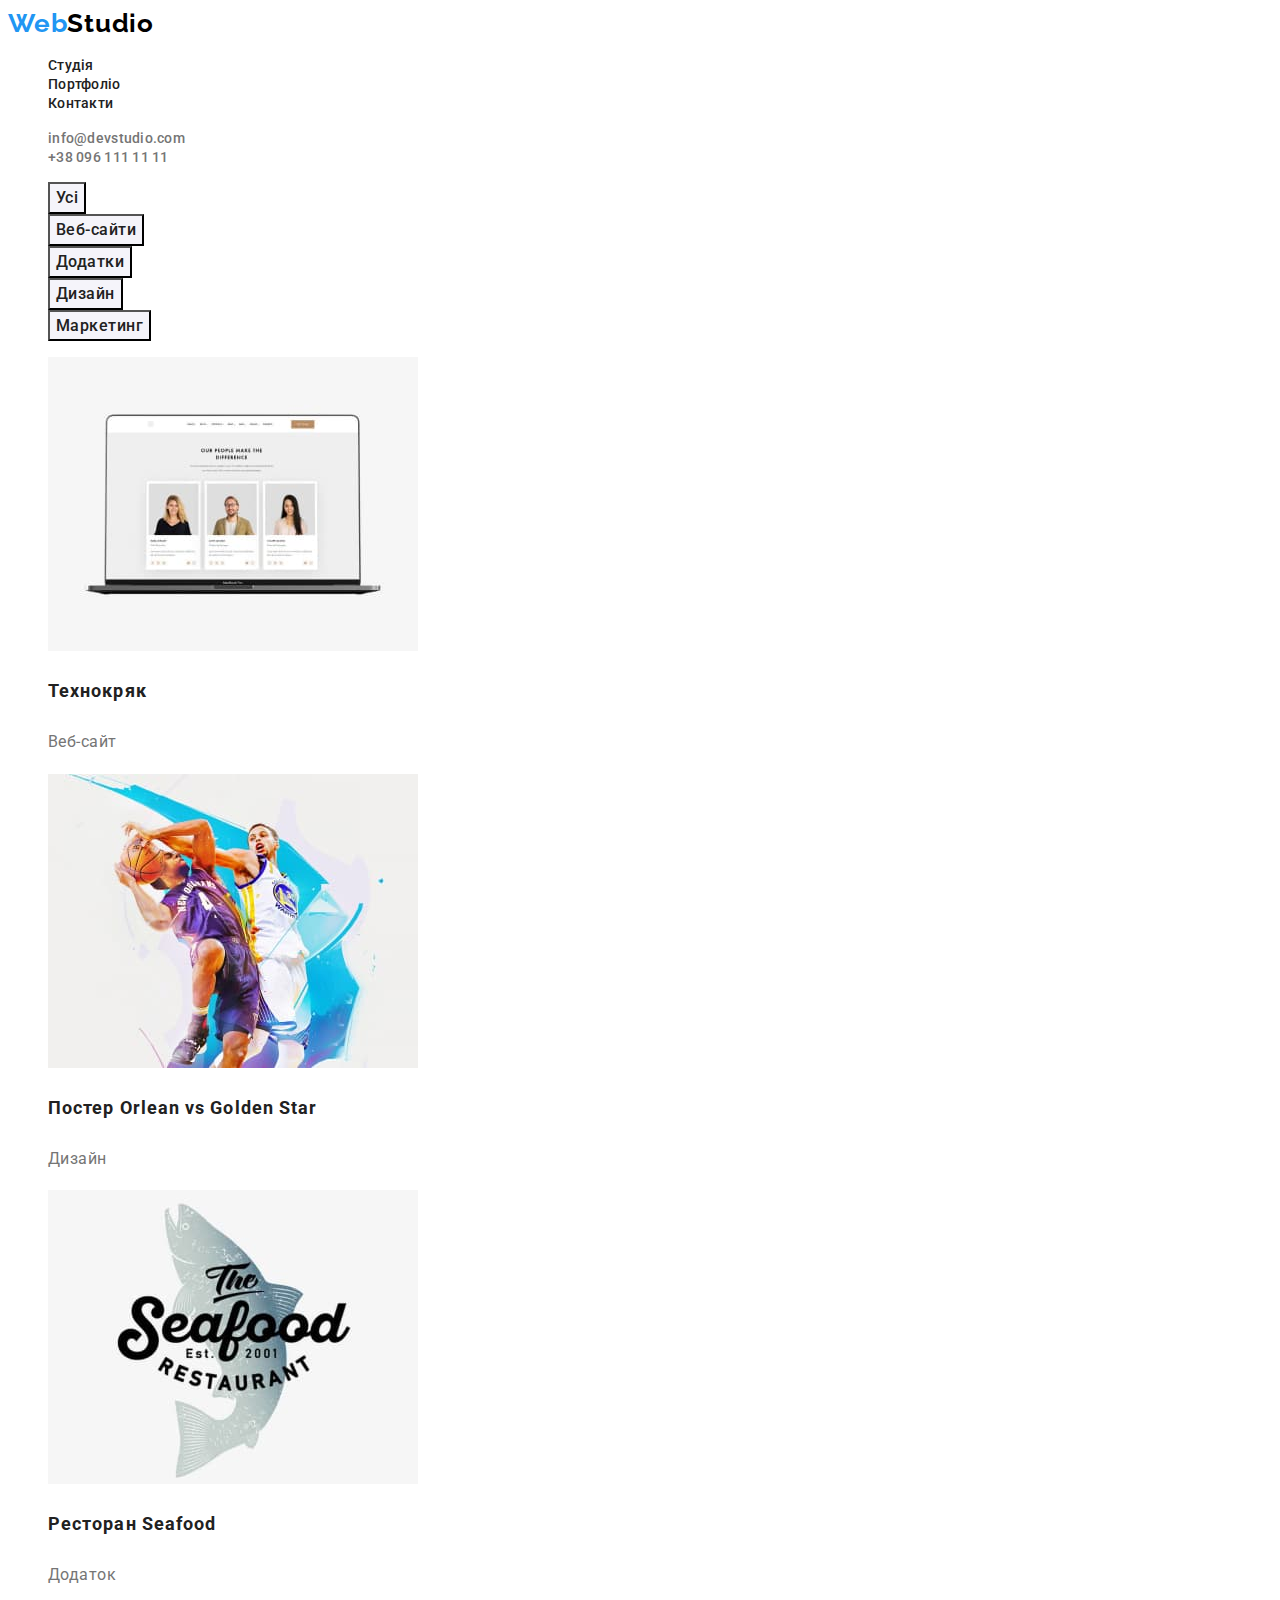
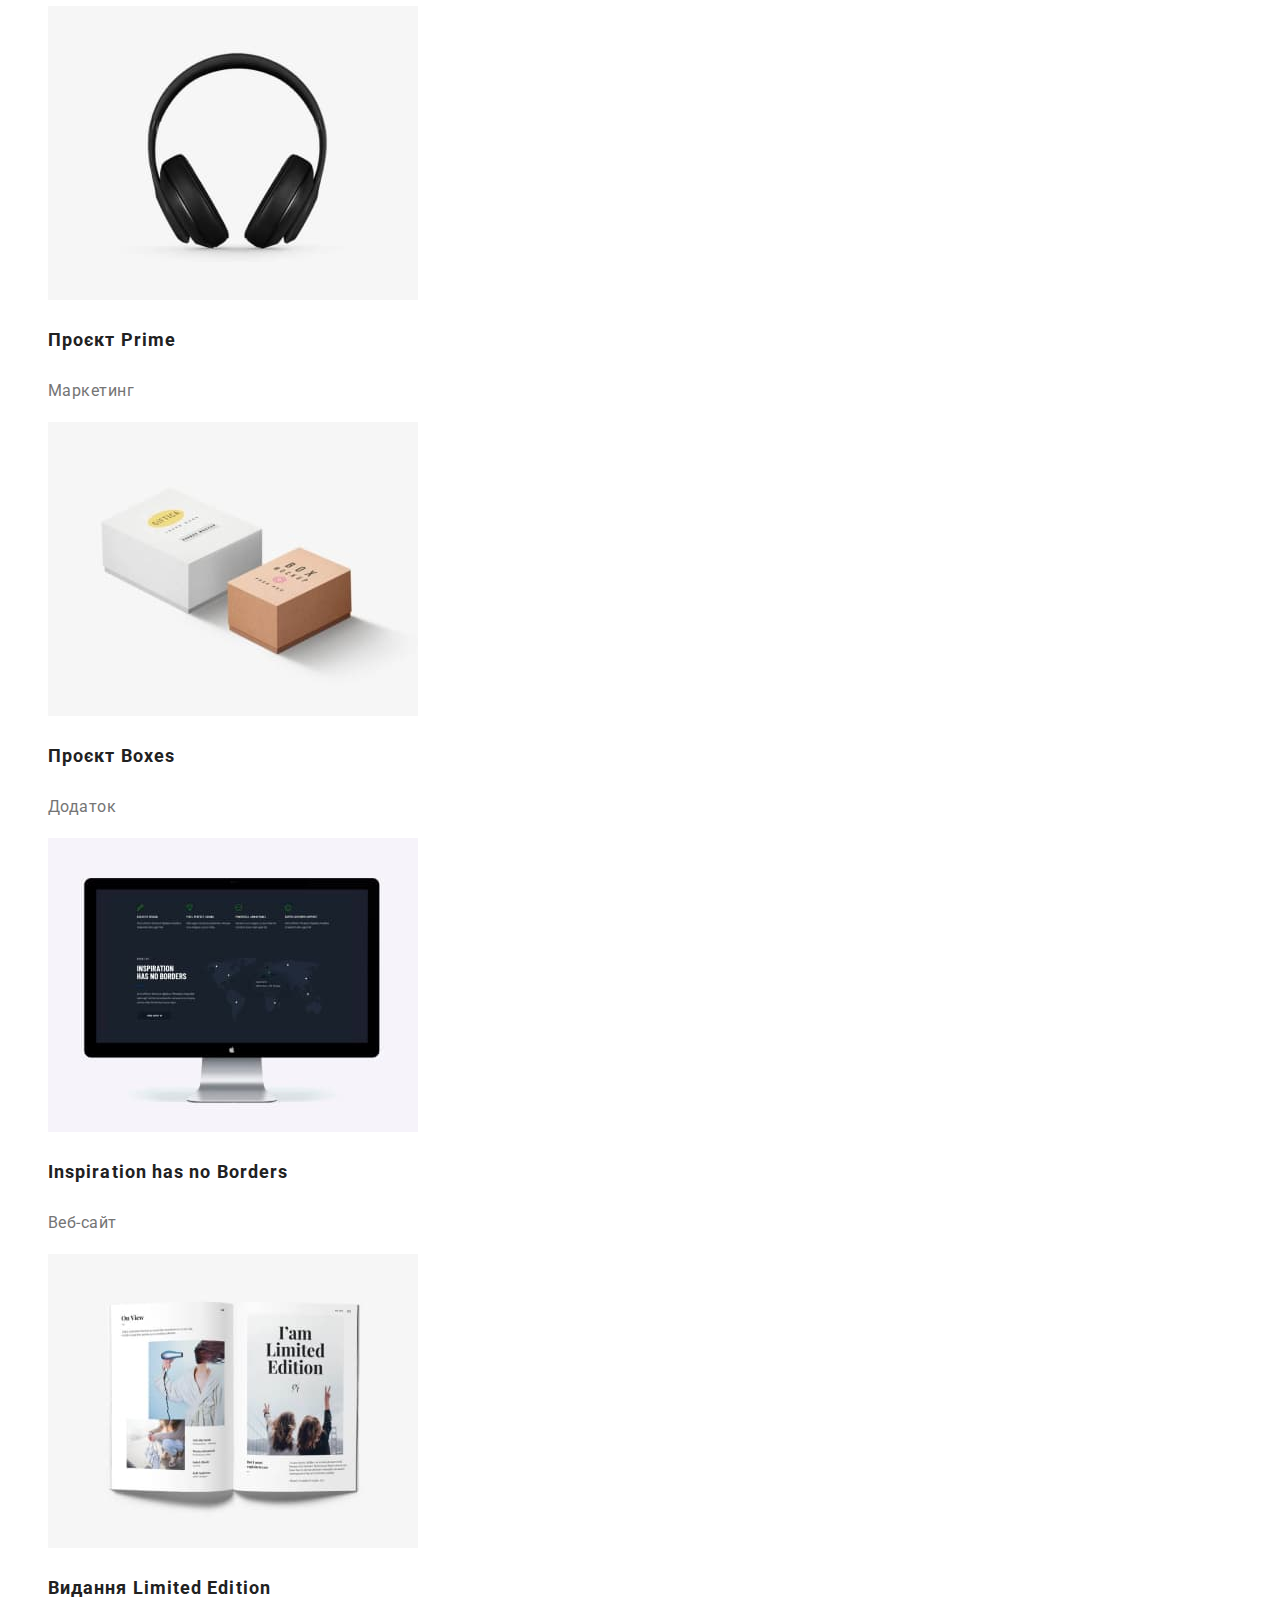
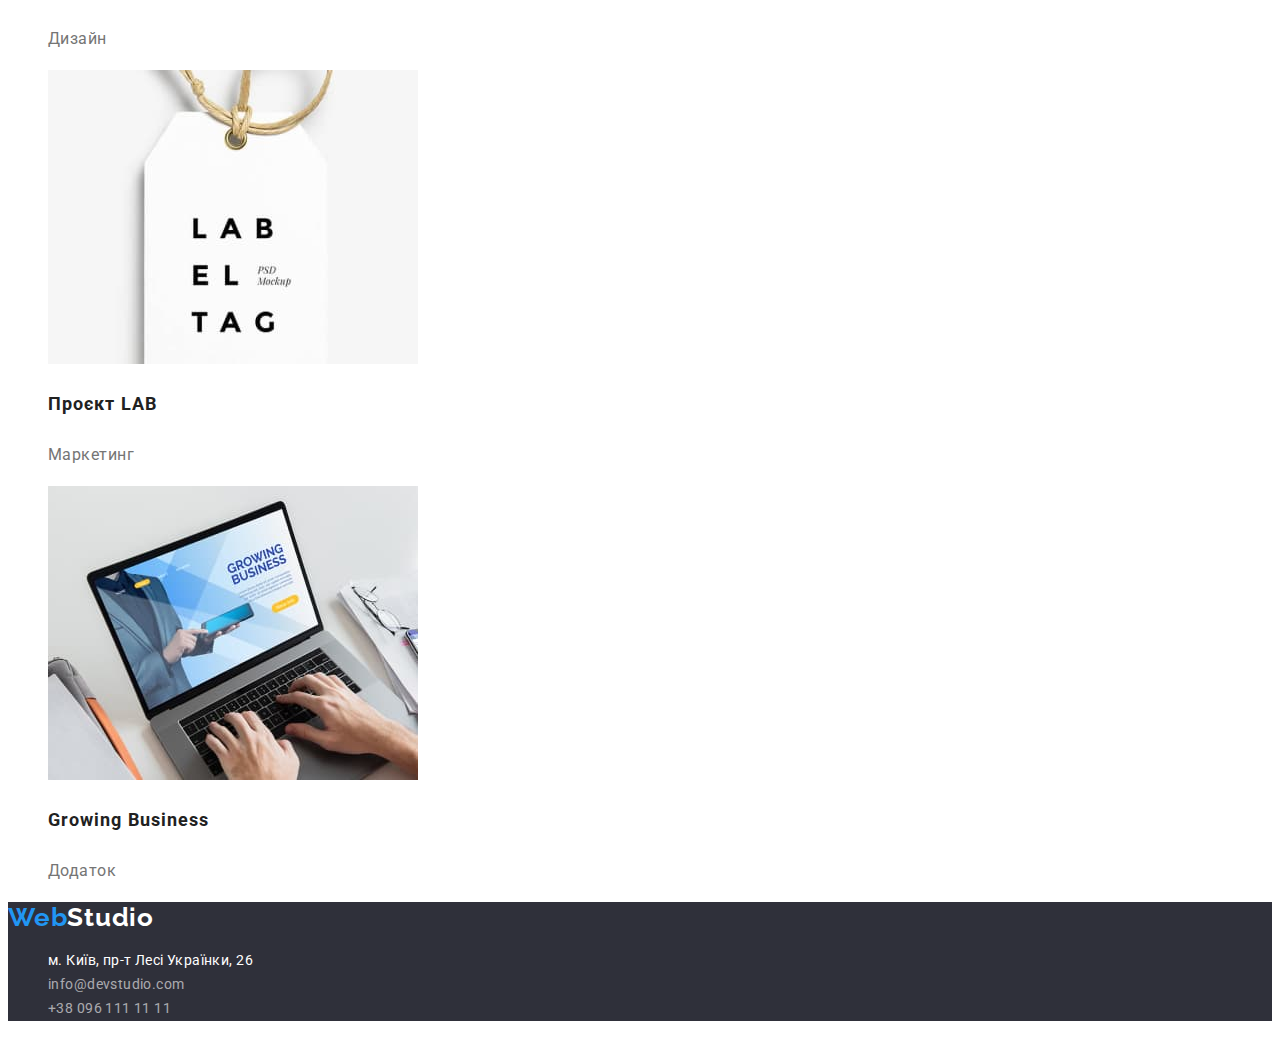
==== portfolio.html @ f66222df "copied the repository" ====
<!DOCTYPE html>
<html lang="uk">
<head>
    <meta charset="UTF-8">
    <meta http-equiv="X-UA-Compatible" content="IE=edge">
    <meta name="viewport" content="width=device-width, initial-scale=1.0">
    <title>Document</title>
    <link rel="preconnect" href="https://fonts.googleapis.com">
    <link rel="preconnect" href="https://fonts.gstatic.com" crossorigin>
    <link href="https://fonts.googleapis.com/css2?family=Raleway:wght@700&family=Roboto:wght@400;500;700;900&display=swap"
          rel="stylesheet">
    <link rel="stylesheet" href="./styles/styles.css">
</head>
<body>
    <header class="header">
        <nav>
            <a href="./index.html" lang="en" class="header-logo link">Web<span class="studio">Studio</span></a>
            <ul class="header-navigation list">
                <li class="header-navigation-item">
                    <a href="./index.html" class="header-text link">Студія</a>
                </li>
                <li class="header-navigation-item">
                    <a href="./portfolio.html" class="header-text link">Портфоліо</a>
                </li>
                <li class="header-navigation-item">
                    <a href="#" class="header-text link">Контакти</a>
                </li>
            </ul>
        </nav>
        <ul class="header-list list">
            <li class="header-item">
                <a class="header-mail link" href="mailto:info@devstudio.com" lang="en">info@devstudio.com</a>
            </li>
            <li class="header-item">
                <a class="header-tel link" href="tel:+380961111111">+38 096 111 11 11</a>
            </li>
        </ul>
    </header>
    <main>
        <section class="portfolio">
            <h2 class="visually-hidden">Портфоліо</h2>
            <ul class="portfolio-list list">
                <li class="portfolio-item">
                    <button type="button" class="portfolio-item-btn">Усі</button>
                </li>
                <li class="portfolio-item">
                    <button type="button" class="portfolio-item-btn">Веб-сайти</button>
                </li>
                <li class="portfolio-item">
                    <button type="button" class="portfolio-item-btn">Додатки</button>
                </li>
                <li class="portfolio-item">
                    <button type="button" class="portfolio-item-btn">Дизайн</button>
                </li>
                <li class="portfolio-item">
                    <button type="button" class="portfolio-item-btn">Маркетинг</button>
                </li>
            </ul>
            <ul class="examples-list list">
                <li class="examples-item">
                    <a href="" class="examples-top link">
                        <img src="./img/img01.jpg" alt="Ноутбук" width="370" height="294">
                        <h3 class="examples-top-text">Технокряк</h3>
                        <p class="examples-text">Веб-сайт</p>
                    </a>
                </li>
                <li class="examples-item">
                    <a href="" class="examples-top link">
                        <img src="./img/img02.jpg" alt="Баскетбол" width="370" height="294">
                        <h3 class="examples-top-text">Постер <span lang="en">Orlean vs Golden Star</span></h3>
                        <p class="examples-text">Дизайн</p>
                    </a>
                </li>
                <li class="examples-item">
                    <a href="" class="examples-top link">
                        <img src="./img/img03.jpg" alt="Ресторан" width="370" height="294">
                        <h3 class="examples-top-text">Ресторан <span lang="en">Seafood</span></h3>
                        <p class="examples-text">Додаток</p>
                    </a>
                </li>
                <li class="examples-item">
                    <a href="" class="examples-top link">
                        <img src="./img/img4.jpg" alt="Наушники" width="370" height="294">
                        <h3 class="examples-top-text">Проєкт <span lang="en">Prime</span></h3>
                        <p class="examples-text">Маркетинг</p>
                    </a> 
                </li>
                <li class="examples-item">
                    <a href="" class="examples-top link">
                        <img src="./img/img5.jpg" alt="Коробки" width="370" height="294">
                        <h3 class="examples-top-text">Проєкт <span lang="en">Boxes</span></h3>
                        <p class="examples-text">Додаток</p>
                    </a>
                </li>
                <li class="examples-item">
                    <a href="" class="examples-top link">
                        <img src="./img/img6.jpg" alt="Монітор" width="370" height="294">
                        <h3 lang="en" class="examples-top-text">Inspiration has no Borders</h3>
                        <p class="examples-text">Веб-сайт</p>
                    </a>
                </li>
                <li class="examples-item">
                    <a href="" class="examples-top link">
                        <img src="./img/img7.jpg" alt="Журнал" width="370" height="294">
                        <h3 class="examples-top-text">Видання <span lang="en">Limited Edition</span></h3>
                        <p class="examples-text">Дизайн</p>
                    </a>
                </li>
                <li class="examples-item">
                    <a href="" class="examples-top link">
                        <img src="./img/img8.jpg" alt="Бірка" width="370" height="294">
                        <h3 class="examples-top-text">Проєкт <span lang="en">LAB</span></h3>
                        <p class="examples-text">Маркетинг</p>
                    </a>
                </li>
                <li class="examples-item">
                    <a href="" class="examples-top link">
                        <img src="./img/img9.jpg" alt="Клавіатура" width="370" height="294">
                        <h3 lang="en" class="examples-top-text">Growing Business</h3>
                        <p class="examples-text">Додаток</p>
                    </a>
                </li>
            </ul>
        </section>
    </main>
    <footer>
        <a href="./index.html" lang="en" class="header-logo link">Web<span class="studio-footer">Studio</span></a>
        <address class="contacts">
            <ul class="contacts-list list">
                <li class="contacts-item">
                    <a class="contacts-address link" href="https://goo.gl/maps/B1BuaEcnpgb62k3GA" target="_blank" rel="noopener noreferrer nofollow">м.
                        Київ, пр-т Лесі Українки, 26</a>
                </li>
                <li class="contacts-item">
                    <a href="mailto:info@devstudio.com" class="contact-link link" lang="en">info@devstudio.com</a>
                </li>
                <li class="contacts-item">
                    <a href="tel:+380961111111" class="contact-link link">+38 096 111 11 11</a>
                </li>
            </ul>
        </address>
    </footer>
</body>
</html>
---- styles/styles.css ----
body {
    font-family: 'Roboto', sans-serif;
    background-color: var(--white-color);
}

:root {
    --white-color: #ffffff;
    --black-color: #000000;
    --dark-grey-color: #212121;
    --light-gray-color: #757575;
    --blue-color: #2196F3;
    --dirty-white-color: #F5F4FA;
    --gray-color: #2F303A;
    --btn-blue-color: #188CE8;
}

.visually-hidden {
    position: absolute;
    width: 1px;
    height: 1px;
    margin: -1px;
    border: 0;
    padding: 0;

    white-space: nowrap;
    clip-path: inset(100%);
    clip: rect(0 0 0 0);
    overflow: hidden;
}

.list {
    list-style: none;
}

.link {
    text-decoration: none;
}

.header-text, 
.header-tel,
.header-mail {
    font-weight: 500;
    font-size: 14px;
    line-height: 1.14;
    letter-spacing: 0.02em;
}

.about-top-text, .team-title {
    font-weight: 700;
    font-size: 36px;
    line-height: 1.17;
    text-align: center;
    letter-spacing: 0.03em;
    color: var(--dark-grey-color);
}

.team-top-text,
.team-text {
    font-size: 16px;
    line-height: 1.19;
    text-align: center;
    letter-spacing: 0.03em;
}

.contacts-address,
.contact-link {
    font-size: 14px;
    line-height: 1.71;
    letter-spacing: 0.03em;
}

footer {
    background-color: var(--gray-color);
}

/* Header  */
.header-logo {
    font-family: 'Raleway', sans-serif;
    font-weight: 700;
    font-size: 26px;
    line-height: 1.19;
    letter-spacing: 0.03em;
    color: var(--blue-color);
}

.studio {
    color: var(--black-color);
}

.header-text {
    color: var(--dark-grey-color);
}

.header-tel,
.header-mail {
    color: var(--light-gray-color);
}

.header-text:hover,
.header-text:focus {
    color: var(--blue-color);
}

.header-tel:hover,
.header-tel:focus {
    color: var(--blue-color);
}

.header-mail:hover,
.header-mail:focus {
    color: var(--blue-color);
}
 /* Hero */

 .hero {
    background: var(--gray-color);
 }

 .hero-title {
    font-weight: 900;
    font-size: 44px;
    line-height: 1.36;
    text-align: center;
    letter-spacing: 0.06em;
    text-transform: uppercase;
    color: var(--white-color);
}

.hero-button {
    font-family: inherit;
    cursor: pointer;
    font-weight: 700;
    font-size: 16px;
    line-height: 1.88;
    display: flex;
    align-items: center;
    text-align: center;
    letter-spacing: 0.06em;
    color: var(--white-color);
    background-color: var(--blue-color)
} 


.hero-button:hover,
.hero-button:focus {
    background-color: var(--btn-blue-color);
}

 /* Benefits */

 .benefit-title {
    font-weight: 700;
    font-size: 14px;
    line-height: 1.14;
    letter-spacing: 0.03em;
    text-transform: uppercase;
    color: var(--dark-grey-color);
 }

 .benefit-text {
    font-size: 14px;
    line-height: 1.71;   
    letter-spacing: 0.03em;   
    color: var(--light-gray-color);
 }

 /* About */


/* Team */

.team {
    background: var(--dirty-white-color);
}

.team-top-text {
    font-weight: 500;
    color: var(--dark-grey-color);
}

.team-text {  
    color: var(--light-gray-color);
}

.team-item {
    background-color: var(--white-color);
}
 
/* Contacts */

.contacts {
    font-style: normal;
}

.contacts-address {
    color: var(--white-color);
}

.contact-link {
    color: rgba(255, 255, 255, 0.6);
}
.contact-link:hover,
.contact-link:focus{
    color: var(--blue-color);
}

.contacts-address:hover,
.contacts-address:focus {
    color: var(--blue-color);
}

.studio-footer {
    color: var(--white-color);
}

/* Portfolio */

.portfolio-item-btn {
    font-family: inherit;
    cursor: pointer;
    font-weight: 500;
    font-size: 16px;
    line-height: 1.62;
    text-align: center;
    letter-spacing: 0.03em;
    color: var(--dark-grey-color);
    background: var(--dirty-white-color);
}

.portfolio-item-btn:hover,
.portfolio-item-btn:focus {
    background: var(--blue-color);
    color: var(--white-color);
}

.examples-top-text {
    font-weight: 700;
    font-size: 18px;
    line-height: 2.00;    
    letter-spacing: 0.06em;
    color: var(--dark-grey-color);
}
.examples-text {
    font-size: 16px;
    line-height: 1.88;       
    letter-spacing: 0.03em;
    color: var(--light-gray-color); 
}
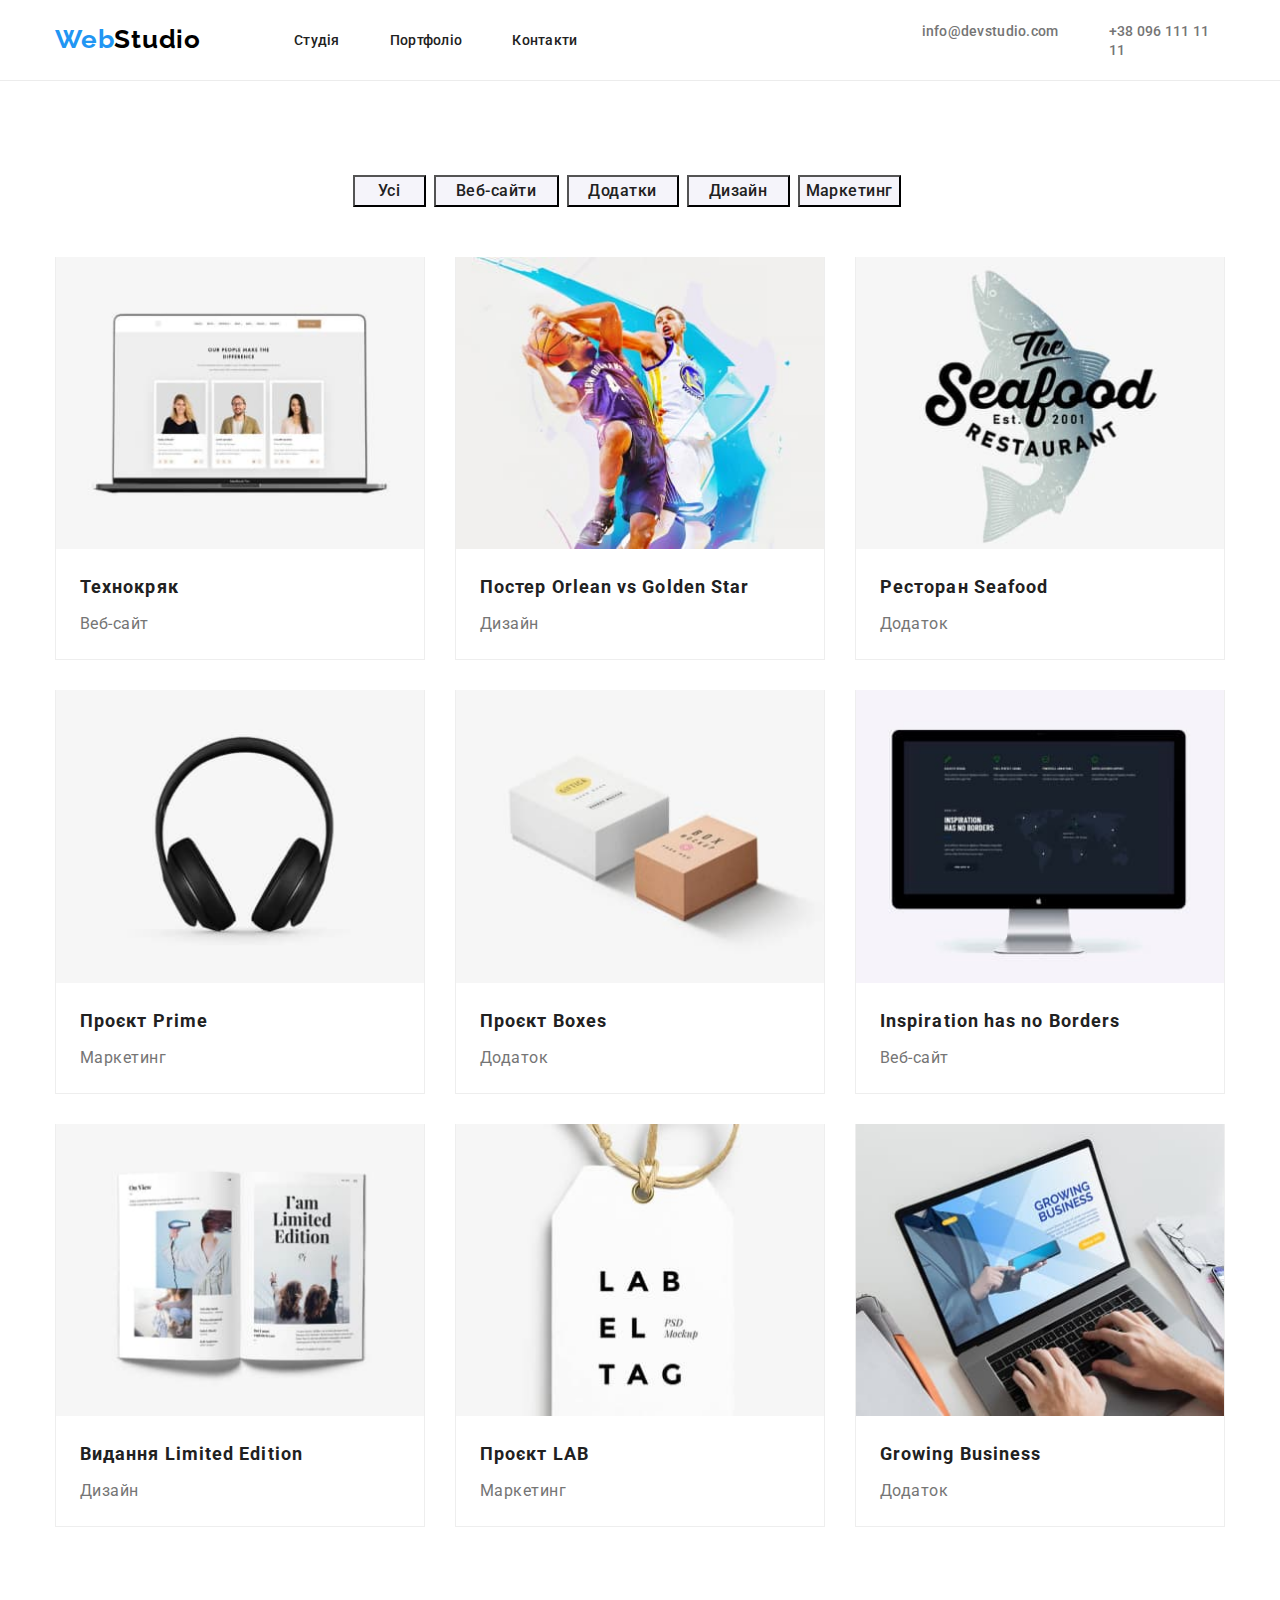
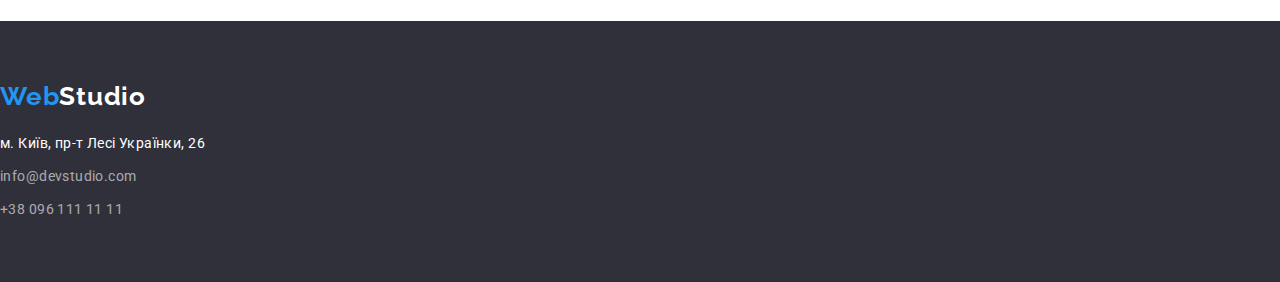
==== commit 4fffb4a9: "home work 3" ====
--- a/portfolio.html
+++ b/portfolio.html
@@ -7,23 +7,27 @@
     <title>Document</title>
     <link rel="preconnect" href="https://fonts.googleapis.com">
     <link rel="preconnect" href="https://fonts.gstatic.com" crossorigin>
+    <link rel="stylesheet" href="https://cdnjs.cloudflare.com/ajax/libs/modern-normalize/1.1.0/modern-normalize.min.css"
+        integrity="sha512-wpPYUAdjBVSE4KJnH1VR1HeZfpl1ub8YT/NKx4PuQ5NmX2tKuGu6U/JRp5y+Y8XG2tV+wKQpNHVUX03MfMFn9Q=="
+        crossorigin="anonymous" referrerpolicy="no-referrer" />
     <link href="https://fonts.googleapis.com/css2?family=Raleway:wght@700&family=Roboto:wght@400;500;700;900&display=swap"
           rel="stylesheet">
     <link rel="stylesheet" href="./styles/styles.css">
 </head>
 <body>
     <header class="header">
-        <nav>
+        <div class="container header-container">
+        <nav class="header-navigation">
             <a href="./index.html" lang="en" class="header-logo link">Web<span class="studio">Studio</span></a>
             <ul class="header-navigation list">
                 <li class="header-navigation-item">
-                    <a href="./index.html" class="header-text link">Студія</a>
+                    <a href="./index.html" class="header-text header-studio link">Студія</a>
                 </li>
                 <li class="header-navigation-item">
-                    <a href="./portfolio.html" class="header-text link">Портфоліо</a>
+                    <a href="./portfolio.html" class="header-text header-portfolio link">Портфоліо</a>
                 </li>
                 <li class="header-navigation-item">
-                    <a href="#" class="header-text link">Контакти</a>
+                    <a href="#" class="header-text header-contact link">Контакти</a>
                 </li>
             </ul>
         </nav>
@@ -35,96 +39,117 @@
                 <a class="header-tel link" href="tel:+380961111111">+38 096 111 11 11</a>
             </li>
         </ul>
+        </div>
     </header>
     <main>
         <section class="portfolio">
-            <h2 class="visually-hidden">Портфоліо</h2>
-            <ul class="portfolio-list list">
-                <li class="portfolio-item">
-                    <button type="button" class="portfolio-item-btn">Усі</button>
-                </li>
-                <li class="portfolio-item">
-                    <button type="button" class="portfolio-item-btn">Веб-сайти</button>
-                </li>
-                <li class="portfolio-item">
-                    <button type="button" class="portfolio-item-btn">Додатки</button>
-                </li>
-                <li class="portfolio-item">
-                    <button type="button" class="portfolio-item-btn">Дизайн</button>
-                </li>
-                <li class="portfolio-item">
-                    <button type="button" class="portfolio-item-btn">Маркетинг</button>
-                </li>
-            </ul>
-            <ul class="examples-list list">
-                <li class="examples-item">
-                    <a href="" class="examples-top link">
-                        <img src="./img/img01.jpg" alt="Ноутбук" width="370" height="294">
-                        <h3 class="examples-top-text">Технокряк</h3>
-                        <p class="examples-text">Веб-сайт</p>
-                    </a>
-                </li>
-                <li class="examples-item">
-                    <a href="" class="examples-top link">
-                        <img src="./img/img02.jpg" alt="Баскетбол" width="370" height="294">
-                        <h3 class="examples-top-text">Постер <span lang="en">Orlean vs Golden Star</span></h3>
-                        <p class="examples-text">Дизайн</p>
-                    </a>
-                </li>
-                <li class="examples-item">
-                    <a href="" class="examples-top link">
-                        <img src="./img/img03.jpg" alt="Ресторан" width="370" height="294">
-                        <h3 class="examples-top-text">Ресторан <span lang="en">Seafood</span></h3>
-                        <p class="examples-text">Додаток</p>
-                    </a>
-                </li>
-                <li class="examples-item">
-                    <a href="" class="examples-top link">
-                        <img src="./img/img4.jpg" alt="Наушники" width="370" height="294">
-                        <h3 class="examples-top-text">Проєкт <span lang="en">Prime</span></h3>
-                        <p class="examples-text">Маркетинг</p>
-                    </a> 
-                </li>
-                <li class="examples-item">
-                    <a href="" class="examples-top link">
-                        <img src="./img/img5.jpg" alt="Коробки" width="370" height="294">
-                        <h3 class="examples-top-text">Проєкт <span lang="en">Boxes</span></h3>
-                        <p class="examples-text">Додаток</p>
-                    </a>
-                </li>
-                <li class="examples-item">
-                    <a href="" class="examples-top link">
-                        <img src="./img/img6.jpg" alt="Монітор" width="370" height="294">
-                        <h3 lang="en" class="examples-top-text">Inspiration has no Borders</h3>
-                        <p class="examples-text">Веб-сайт</p>
-                    </a>
-                </li>
-                <li class="examples-item">
-                    <a href="" class="examples-top link">
-                        <img src="./img/img7.jpg" alt="Журнал" width="370" height="294">
-                        <h3 class="examples-top-text">Видання <span lang="en">Limited Edition</span></h3>
-                        <p class="examples-text">Дизайн</p>
-                    </a>
-                </li>
-                <li class="examples-item">
-                    <a href="" class="examples-top link">
-                        <img src="./img/img8.jpg" alt="Бірка" width="370" height="294">
-                        <h3 class="examples-top-text">Проєкт <span lang="en">LAB</span></h3>
-                        <p class="examples-text">Маркетинг</p>
-                    </a>
-                </li>
-                <li class="examples-item">
-                    <a href="" class="examples-top link">
-                        <img src="./img/img9.jpg" alt="Клавіатура" width="370" height="294">
-                        <h3 lang="en" class="examples-top-text">Growing Business</h3>
-                        <p class="examples-text">Додаток</p>
-                    </a>
-                </li>
-            </ul>
+            <div class="container container-portfolio">
+                <h2 class="visually-hidden">Портфоліо</h2>
+                <ul class="portfolio-list list">
+                    <li class="portfolio-item">
+                        <button type="button" class="portfolio-item-btn all">Усі</button>
+                    </li>
+                    <li class="portfolio-item">
+                        <button type="button" class="portfolio-item-btn web">Веб-сайти</button>
+                    </li>
+                    <li class="portfolio-item">
+                        <button type="button" class="portfolio-item-btn apps">Додатки</button>
+                    </li>
+                    <li class="portfolio-item">
+                        <button type="button" class="portfolio-item-btn design">Дизайн</button>
+                    </li>
+                    <li class="portfolio-item">
+                        <button type="button" class="portfolio-item-btn">Маркетинг</button>
+                    </li>
+                </ul>
+                <ul class="examples-list list">
+                    <li class="examples-item">
+                        <a href="" class="examples-top link">
+                            <img src="./img/img01.jpg" alt="Ноутбук" width="370" height="294">
+                            <div class="container-examples-top-text">
+                                <h3 class="examples-top-text">Технокряк</h3>
+                                <p class="examples-text">Веб-сайт</p>
+                            </div>
+                        </a>
+                    </li>
+                    <li class="examples-item">
+                        <a href="" class="examples-top link">
+                            <img src="./img/img02.jpg" alt="Баскетбол" width="370" height="294">
+                            <div class="container-examples-top-text">
+                                <h3 class="examples-top-text">Постер <span lang="en">Orlean vs Golden Star</span></h3>
+                                <p class="examples-text">Дизайн</p>
+                            </div>
+                        </a>
+                    </li>
+                    <li class="examples-item">
+                        <a href="" class="examples-top link">
+                            <img src="./img/img03.jpg" alt="Ресторан" width="370" height="294">
+                            <div class="container-examples-top-text">
+                                <h3 class="examples-top-text">Ресторан <span lang="en">Seafood</span></h3>
+                                <p class="examples-text">Додаток</p>
+                            </div>
+                        </a>
+                    </li>
+                    <li class="examples-item">
+                        <a href="" class="examples-top link">
+                            <img src="./img/img4.jpg" alt="Наушники" width="370" height="294">
+                            <div class="container-examples-top-text">
+                                <h3 class="examples-top-text">Проєкт <span lang="en">Prime</span></h3>
+                                <p class="examples-text">Маркетинг</p>
+                            </div>
+                        </a>
+                    </li>
+                    <li class="examples-item">
+                        <a href="" class="examples-top link">
+                            <img src="./img/img5.jpg" alt="Коробки" width="370" height="294">
+                           <div class="container-examples-top-text">
+                            <h3 class="examples-top-text">Проєкт <span lang="en">Boxes</span></h3>
+                            <p class="examples-text">Додаток</p>
+                           </div>
+                        </a>
+                    </li>
+                    <li class="examples-item">
+                        <a href="" class="examples-top link">
+                            <img src="./img/img6.jpg" alt="Монітор" width="370" height="294">
+                            <div class="container-examples-top-text">
+                                <h3 lang="en" class="examples-top-text">Inspiration has no Borders</h3>
+                                <p class="examples-text">Веб-сайт</p>
+                            </div>
+                        </a>
+                    </li>
+                    <li class="examples-item">
+                        <a href="" class="examples-top link">
+                            <img src="./img/img7.jpg" alt="Журнал" width="370" height="294">
+                            <div class="container-examples-top-text">
+                                <h3 class="examples-top-text">Видання <span lang="en">Limited Edition</span></h3>
+                                <p class="examples-text">Дизайн</p>
+                            </div>
+                        </a>
+                    </li>
+                    <li class="examples-item">
+                        <a href="" class="examples-top link">
+                            <img src="./img/img8.jpg" alt="Бірка" width="370" height="294">
+                            <div class="container-examples-top-text">
+                                <h3 class="examples-top-text">Проєкт <span lang="en">LAB</span></h3>
+                                <p class="examples-text">Маркетинг</p>
+                            </div>
+                        </a>
+                    </li>
+                    <li class="examples-item">
+                        <a href="" class="examples-top link">
+                            <img src="./img/img9.jpg" alt="Клавіатура" width="370" height="294">
+                            <div class="container-examples-top-text">
+                                <h3 lang="en" class="examples-top-text">Growing Business</h3>
+                                <p class="examples-text">Додаток</p>
+                            </div>
+                        </a>
+                    </li>
+                </ul>
+            </div>           
         </section>
     </main>
     <footer>
-        <a href="./index.html" lang="en" class="header-logo link">Web<span class="studio-footer">Studio</span></a>
+        <a href="./index.html" lang="en" class="footer-logo link">Web<span class="studio-footer">Studio</span></a>
         <address class="contacts">
             <ul class="contacts-list list">
                 <li class="contacts-item">
--- a/styles/styles.css
+++ b/styles/styles.css
@@ -1,6 +1,24 @@
+html {
+    box-sizing: border-box;
+}
+
+*,
+*::before,
+*::after {
+    box-sizing: inherit;
+}
+
+.container {
+    width: 1200px;
+    padding-left: 15px;
+    padding-right: 15px;
+    margin: 0 auto;
+}
+
 body {
     font-family: 'Roboto', sans-serif;
     background-color: var(--white-color);
+    margin: 0px;
 }
 
 :root {
@@ -14,6 +32,33 @@
     --btn-blue-color: #188CE8;
 }
 
+p,
+h1,
+h2,
+h3,
+h4,
+h5,
+h6 {
+    margin: 0px;
+}
+
+ul,
+ol {
+    margin: 0px;
+    padding-left: 0px;
+    list-style: none;
+}
+
+img {
+    display: block;
+    height: auto;
+    max-width: 100%;
+}
+
+button {
+    cursor: pointer;
+}
+
 .visually-hidden {
     position: absolute;
     width: 1px;
@@ -74,7 +119,38 @@
 }
 
 /* Header  */
+
+.header {
+    background-color: var(--white-color);
+
+    border-bottom-width: 1px;
+    border-bottom-style: solid;
+    border-bottom-color: #ECECEC
+}
+
+.header-container {
+    display: flex;
+    align-items: center;
+}
+
+.header-navigation {
+    display: flex;
+    align-items: center;
+}
+
+.header-list {
+    display: flex;
+    margin-left: 0px;
+    flex-wrap: nowrap;
+}
+
+
 .header-logo {
+    margin-left: 0px;
+    margin-right: 93px;
+    padding-top: 24px;
+    padding-bottom: 25px;
+    
     font-family: 'Raleway', sans-serif;
     font-weight: 700;
     font-size: 26px;
@@ -91,9 +167,24 @@
     color: var(--dark-grey-color);
 }
 
+.header-portfolio {
+    margin: 0px 50px 0px 50px;
+    padding: 32px 0px 32px 0px;
+}
+
+.header-contact, .header-studio {
+    padding: 32px 0px 32px 0px;
+}
+
+.header-mail {
+    margin-right: 50px;
+    margin-left: 344px;
+}
+
 .header-tel,
 .header-mail {
     color: var(--light-gray-color);
+    padding: 32px 0px 32px 0px;
 }
 
 .header-text:hover,
@@ -111,6 +202,13 @@
     color: var(--blue-color);
 }
  /* Hero */
+
+ .container-hero {
+    width: 1600px;
+    text-align: center;
+    margin-left: auto;
+    margin-right: auto;
+ }
 
  .hero {
     background: var(--gray-color);
@@ -124,22 +222,37 @@
     letter-spacing: 0.06em;
     text-transform: uppercase;
     color: var(--white-color);
+
+    width: 696px;
+    text-align: center;
+    margin-right: auto;
+    margin-left: auto;
+    margin-bottom: 30px;
 }
 
 .hero-button {
+    display: inline-block;
+   
     font-family: inherit;
-    cursor: pointer;
     font-weight: 700;
     font-size: 16px;
     line-height: 1.88;
-    display: flex;
+    text-decoration: none;
     align-items: center;
     text-align: center;
     letter-spacing: 0.06em;
+    border-radius: 4px;
+    border: none;
+    box-shadow: 0px 4px 4px rgba(0, 0, 0, 0.15);
+
     color: var(--white-color);
-    background-color: var(--blue-color)
+    background-color: var(--blue-color);
+
+    min-width: auto;
+    height: 50px;
+    margin: auto;
+    padding: 10px 32px;  
 } 
-
 
 .hero-button:hover,
 .hero-button:focus {
@@ -147,6 +260,27 @@
 }
 
  /* Benefits */
+
+ .container-benefits {
+    padding-top: 94px;
+    padding-bottom: 94px;
+    margin-left: auto;
+    margin-right: auto;
+ }
+
+ .benefit-list {
+    display: flex;
+    flex-direction: row;
+ }
+
+ .benefit-item {
+    width: 270px;
+    margin-right: 30px;
+ }
+
+ .benefit-item:nth-child(4n) {
+    margin-right: 0px;
+ }
 
  .benefit-title {
     font-weight: 700;
@@ -166,28 +300,108 @@
 
  /* About */
 
+ .container-about {
+    padding-bottom: 94px;
+    margin-left: auto;
+    margin-right: auto;
+ }
+
+ .about-list {
+    display: flex;
+    flex-direction: row;
+ }
+
+ .about-item {
+    margin-right: 30px;
+ }
+
+ .about-item:nth-child(3n) {
+    margin-right: 0px;
+ }
+
+ .about-top-text {
+    margin-bottom: 50px;
+ }
+
 
 /* Team */
+
+.container-team {
+    padding-bottom: 0px;
+    margin-left: auto;
+    margin-right: auto;
+}
+
+.team-list {
+    display: flex;
+    flex-direction: row;
+    padding-bottom: 94px;
+}
+
+.team-item {
+    width: 270px;
+    margin-right: 30px;
+    flex-basis: auto;
+}
+
+.team-item:nth-child(4n) {
+    margin-right: 0px;
+}
 
 .team {
     background: var(--dirty-white-color);
 }
 
 .team-top-text {
+    padding: 30px 70px 10px 71px;
+    
     font-weight: 500;
     color: var(--dark-grey-color);
 }
 
 .team-text {  
+    padding-right: 70px;
+    padding-bottom: 30px;
+    padding-left: 70px;
+
     color: var(--light-gray-color);
 }
 
 .team-item {
     background-color: var(--white-color);
 }
+
+.team-title {
+    padding-top: 94px;
+    padding-bottom: 50px;
+}
  
 /* Contacts */
 
+.footer-logo {
+    display: block;
+    margin-bottom: 20px;
+    padding-top: 60px;
+    font-family: 'Raleway', sans-serif;
+    font-weight: 700;
+    font-size: 26px;
+    line-height: 1.19;
+    letter-spacing: 0.03em;
+    color: var(--blue-color);
+}
+
+.contacts-list {
+    padding-bottom: 60px;
+}
+
+.contacts-item {
+    margin-bottom: 9px;
+}
+
+.contacts-item:nth-child(3n) {
+    margin-bottom: 0px;
+}
+
 .contacts {
     font-style: normal;
 }
@@ -214,6 +428,41 @@
 }
 
 /* Portfolio */
+
+.container-portfolio {
+    padding-top: 94px;
+    padding-bottom: 94px;
+    margin-left: auto;
+    margin-right: auto;
+}
+
+.portfolio-list {
+    display: flex;
+    flex-direction: row;
+    width: 575px;
+    margin-right: auto;
+    margin-left: auto;
+}
+
+.all {
+    width: 73px;
+}
+
+.web {
+    width: 125px;
+}
+
+.apps {
+    width: 112px;
+}
+
+.design {
+    width: 103px;
+}
+
+.marketing {
+    width: 130px;
+}
 
 .portfolio-item-btn {
     font-family: inherit;
@@ -225,12 +474,46 @@
     letter-spacing: 0.03em;
     color: var(--dark-grey-color);
     background: var(--dirty-white-color);
+
+    margin-right: 8px;
+    margin-bottom: 50px;
+}
+
+.portfolio-item-btn:nth-child(5n) {
+    margin-right: 0px;
 }
 
 .portfolio-item-btn:hover,
 .portfolio-item-btn:focus {
     background: var(--blue-color);
     color: var(--white-color);
+}
+
+.examples-list {
+    display: flex;
+    flex-direction: row;
+    flex-wrap: wrap;
+}
+
+.examples-item {
+    width: 370px;
+    margin-right: 30px;
+    margin-bottom: 30px;
+    background: #FFFFFF;
+    border: 1px solid #EEEEEE;
+    border-top: none;
+}
+
+.examples-item:nth-child(3n+3) {
+    margin-right: 0px;
+}
+
+.examples-item:nth-child(n + 7) {
+    margin-bottom: 0px;
+}
+
+.container-examples-top-text {
+    padding: 20px 24px;
 }
 
 .examples-top-text {
@@ -239,6 +522,8 @@
     line-height: 2.00;    
     letter-spacing: 0.06em;
     color: var(--dark-grey-color);
+
+    margin-bottom: 4px;
 }
 .examples-text {
     font-size: 16px;
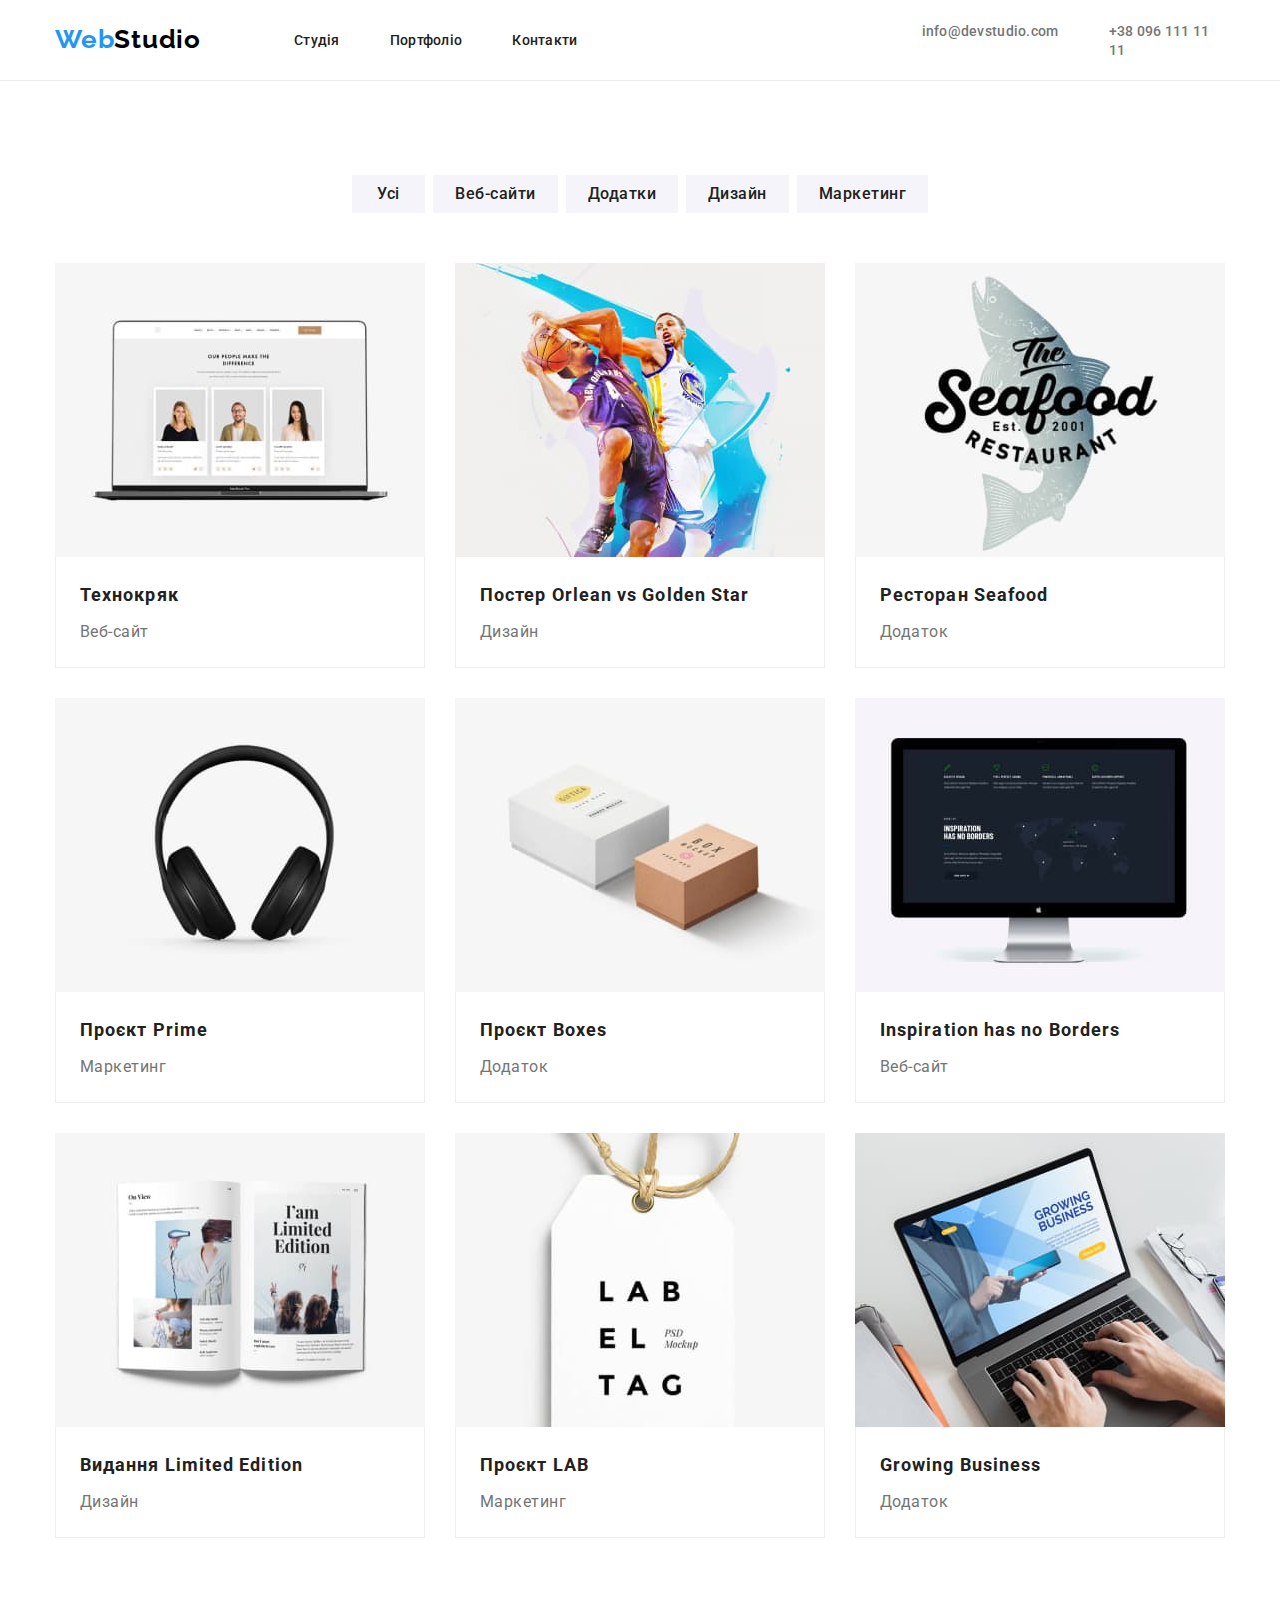
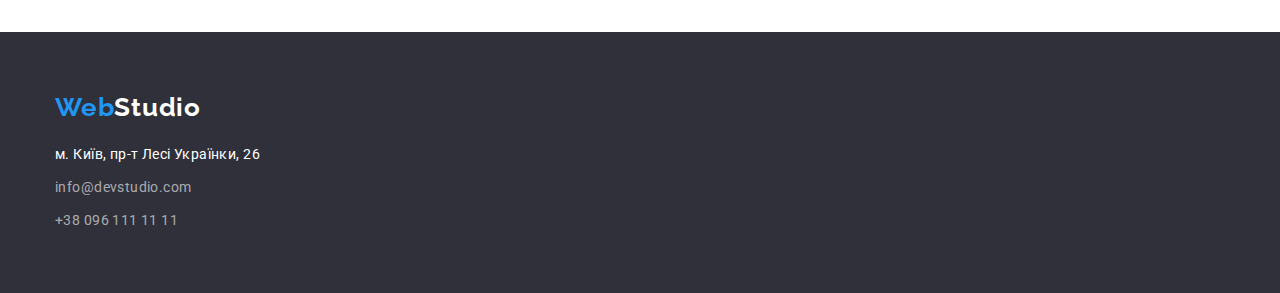
==== commit cbab37d3: "fixed bugs 1" ====
--- a/portfolio.html
+++ b/portfolio.html
@@ -148,7 +148,8 @@
             </div>           
         </section>
     </main>
-    <footer>
+    <footer class="footer">
+        <div class="container container-contacts">
         <a href="./index.html" lang="en" class="footer-logo link">Web<span class="studio-footer">Studio</span></a>
         <address class="contacts">
             <ul class="contacts-list list">
@@ -164,6 +165,7 @@
                 </li>
             </ul>
         </address>
+        </div>
     </footer>
 </body>
 </html>--- a/styles/styles.css
+++ b/styles/styles.css
@@ -204,14 +204,13 @@
  /* Hero */
 
  .container-hero {
-    width: 1600px;
-    text-align: center;
-    margin-left: auto;
-    margin-right: auto;
+    text-align: center;
  }
 
  .hero {
     background: var(--gray-color);
+    padding-top: 200px;
+    padding-bottom: 200px;
  }
 
  .hero-title {
@@ -232,6 +231,10 @@
 
 .hero-button {
     display: inline-block;
+    min-width: auto;
+    height: 50px;
+    margin: auto;
+    padding: 10px 32px;
    
     font-family: inherit;
     font-weight: 700;
@@ -246,12 +249,7 @@
     box-shadow: 0px 4px 4px rgba(0, 0, 0, 0.15);
 
     color: var(--white-color);
-    background-color: var(--blue-color);
-
-    min-width: auto;
-    height: 50px;
-    margin: auto;
-    padding: 10px 32px;  
+    background-color: var(--blue-color);  
 } 
 
 .hero-button:hover,
@@ -261,11 +259,9 @@
 
  /* Benefits */
 
- .container-benefits {
+ .benefits {
     padding-top: 94px;
     padding-bottom: 94px;
-    margin-left: auto;
-    margin-right: auto;
  }
 
  .benefit-list {
@@ -300,10 +296,8 @@
 
  /* About */
 
- .container-about {
+ .about {
     padding-bottom: 94px;
-    margin-left: auto;
-    margin-right: auto;
  }
 
  .about-list {
@@ -334,14 +328,11 @@
 
 .team-list {
     display: flex;
-    flex-direction: row;
-    padding-bottom: 94px;
 }
 
 .team-item {
     width: 270px;
     margin-right: 30px;
-    flex-basis: auto;
 }
 
 .team-item:nth-child(4n) {
@@ -350,38 +341,46 @@
 
 .team {
     background: var(--dirty-white-color);
+    padding-top: 94px;
+    padding-bottom: 94px;
 }
 
 .team-top-text {
-    padding: 30px 70px 10px 71px;
-    
+    margin-bottom: 10px;
+
     font-weight: 500;
     color: var(--dark-grey-color);
 }
 
 .team-text {  
-    padding-right: 70px;
+    color: var(--light-gray-color);
+}
+
+.team-item {
+    text-align: center;
+
+    background-color: var(--white-color);
+}
+
+.team-title {
+    margin-bottom: 50px;
+}
+
+.container-name {
+    padding-top: 30px;
     padding-bottom: 30px;
-    padding-left: 70px;
-
-    color: var(--light-gray-color);
-}
-
-.team-item {
-    background-color: var(--white-color);
-}
-
-.team-title {
-    padding-top: 94px;
-    padding-bottom: 50px;
 }
  
 /* Contacts */
 
+.footer {
+    padding-top: 60px;
+    padding-bottom: 60px;
+}
+
 .footer-logo {
-    display: block;
+    display: inline-block;
     margin-bottom: 20px;
-    padding-top: 60px;
     font-family: 'Raleway', sans-serif;
     font-weight: 700;
     font-size: 26px;
@@ -390,10 +389,6 @@
     color: var(--blue-color);
 }
 
-.contacts-list {
-    padding-bottom: 60px;
-}
-
 .contacts-item {
     margin-bottom: 9px;
 }
@@ -429,19 +424,23 @@
 
 /* Portfolio */
 
-.container-portfolio {
+.portfolio {
     padding-top: 94px;
     padding-bottom: 94px;
+}
+
+.container-portfolio {
+    
     margin-left: auto;
     margin-right: auto;
 }
 
 .portfolio-list {
     display: flex;
-    flex-direction: row;
-    width: 575px;
-    margin-right: auto;
+    margin-bottom: 50px;
     margin-left: auto;
+    gap: 8px;
+    justify-content: center;
 }
 
 .all {
@@ -465,22 +464,21 @@
 }
 
 .portfolio-item-btn {
+    display: inline-block;
+    padding: 6px 22px;
+    min-width: auto;
+    height: 38px;
+    border: none;
+
     font-family: inherit;
-    cursor: pointer;
     font-weight: 500;
     font-size: 16px;
     line-height: 1.62;
+    align-items: center;
     text-align: center;
     letter-spacing: 0.03em;
     color: var(--dark-grey-color);
     background: var(--dirty-white-color);
-
-    margin-right: 8px;
-    margin-bottom: 50px;
-}
-
-.portfolio-item-btn:nth-child(5n) {
-    margin-right: 0px;
 }
 
 .portfolio-item-btn:hover,
@@ -491,7 +489,6 @@
 
 .examples-list {
     display: flex;
-    flex-direction: row;
     flex-wrap: wrap;
 }
 
@@ -499,21 +496,21 @@
     width: 370px;
     margin-right: 30px;
     margin-bottom: 30px;
-    background: #FFFFFF;
+    background: var(--white-color);   
+}
+
+.examples-item:nth-child(3n+3) {
+    margin-right: 0px;
+}
+
+.examples-item:nth-child(n + 7) {
+    margin-bottom: 0px;
+}
+
+.container-examples-top-text {
+    padding: 20px 24px;
     border: 1px solid #EEEEEE;
     border-top: none;
-}
-
-.examples-item:nth-child(3n+3) {
-    margin-right: 0px;
-}
-
-.examples-item:nth-child(n + 7) {
-    margin-bottom: 0px;
-}
-
-.container-examples-top-text {
-    padding: 20px 24px;
 }
 
 .examples-top-text {
